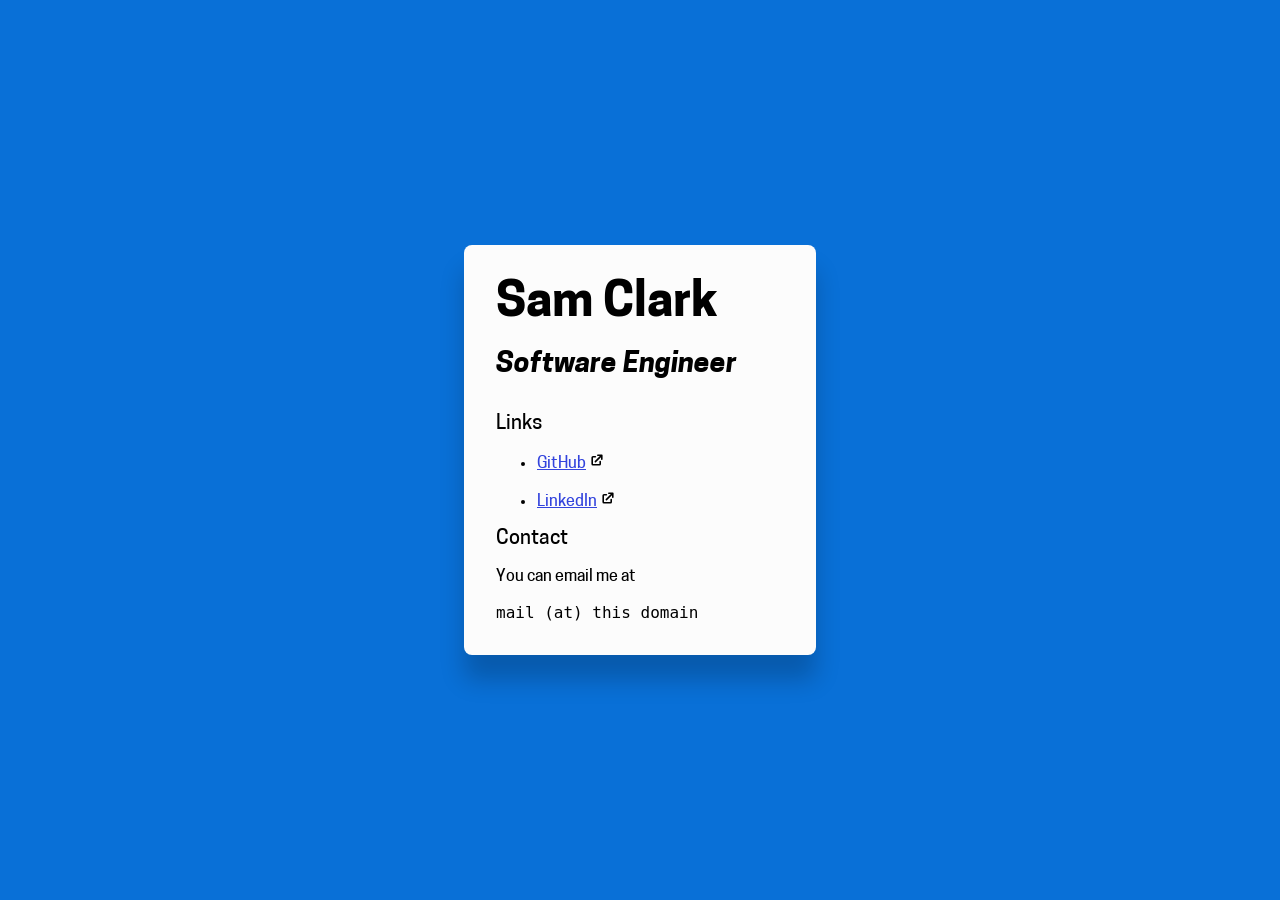
==== index.html @ 10118b07 "Tweak it a little" ====
<!DOCTYPE html>
<html lang="en">
<head>
    <meta charset="utf-8">
    <meta name="viewport" content="width=device-width, initial-scale=1.0,">
    <meta name="author" content="Sam Clark">
    <meta name="description" content="Homepage of Sam Clark's personal website">
    <meta name="referer" content="strict-origin-when-cross-origin">
    <meta name="theme-color" content="#0970D7">
    <meta name="color-scheme" content="light dark">
    <meta name="robots" content="index,nofollow">
    <link rel="stylesheet" href="normalize.css">
    <link rel="stylesheet" href="styles.css">
    <title>Home | Sam Clark</title>
</head>
<body>
    <main>
        <header>
            <h1>Sam Clark</h1>
            <h2>Software Engineer</h2>
        </header>
        <article>
            <section>
                <h3>Links</h3>
                <ul>
                    <li>
                        <a aria-label="Link to my GitHub page" href="https://github.com/samhclark">GitHub</a>
                    </li>
                    <li>
                        <a aria-label="Link to my LinkedIn page" href="https://linkedin.com/in/samhclark">LinkedIn</a>
                    </li>
                </ul>
            </section>
            <section>
                <h3>Contact</h3>
                <p>You can email me at
                    <pre>mail (at) this domain</pre>
                </p>
            </section>
        </article>
    </main>
</body>
</html>
---- styles.css ----
:root {
    --primary-light: #0970D7;
    --secondary-light: #fcfcfc;
    --text-light: #000000;
    --visited-light: #804180;
    --primary-dark: #1c1c1c;
    --secondary-dark: #282828;
    --text-dark: #ffffff;
    --visited-dark: #a5a5a5;
    --link: #3344dd;
    --focus: #ffdd00;
}

@font-face {
    font-family: "Cooper Hewitt";
    font-style: normal;
    font-weight: normal;
    font-stretch: normal;
    src: local('Cooper Hewitt'),
        url('fonts/CooperHewitt-Medium.woff2') format('woff2'),
        url('fonts/CooperHewitt-Medium.woff') format('woff');
    font-display: swap;
}

@font-face {
    font-family: "Cooper Hewitt";
    font-style: italic;
    font-weight: normal;
    font-stretch: normal;
    src: local('Cooper Hewitt Italic'),
        url('fonts/CooperHewitt-MediumItalic.woff2') format('woff2'),
        url('fonts/CooperHewitt-MediumItalic.woff') format('woff');
    font-display: swap;
}

@font-face {
    font-family: "Cooper Hewitt";
    font-style: normal;
    font-weight: bold;
    font-stretch: normal;
    src: local('Cooper Hewitt Bold'),
        url('fonts/CooperHewitt-Bold.woff2') format('woff2'),
        url('fonts/CooperHewitt-Bold.woff') format('woff');
    font-display: swap;
}

@font-face {
    font-family: "Cooper Hewitt";
    font-style: italic;
    font-weight: bold;
    font-stretch: normal;
    src: local('Cooper Hewitt Bold Italic'),
        url('fonts/CooperHewitt-BoldItalic.woff2') format('woff2'),
        url('fonts/CooperHewitt-BoldItalic.woff') format('woff');
    font-display: swap;
}

html, body {
    min-height: 100vh;
    max-width: 100%;
    overflow-x: hidden;
    background-color: var(--primary-light);
    font-family: "Cooper Hewitt", "Gill Sans", "Gill Sans MT", "Franklin Gothic Medium", "Franklin Gothic", "ITC Franklin Gothic", Helvetica, Arial, sans-serif;
}

@media screen and (prefers-color-scheme: dark) {
    html, body {
        background-color: var(--primary-dark);
    }
}

body {
    display: grid;
    place-items: center;

}
main {
    display: block;
    position: relative;
    margin: 1rem;
    padding: 1rem;
    background: var(--secondary-light);
    border-radius: 8px;
    box-shadow: 0 25px 25px rgba(0, 0, 0, 0.20);
}

@media screen and (prefers-color-scheme: dark) {
    main {
        background: var(--secondary-dark);
    }
}

@media screen and (min-width: 400px) {
    main {
        width: 320px;
    }
}

header {
    margin-bottom: 2rem;
}

h1 {
    font-style: normal;
    font-weight: bold;
    font-size: 3.0rem;
    margin: 1rem;
    color: var(--text-light);
}

h2 {
    font-style: italic;
    font-weight: bold;
    font-size: 1.75rem;
    margin: 1rem;
    color: var(--text-light);
}

h3 {
    font-style: normal;
    font-weight: normal;
    font-size: 1.25rem;
    margin: 1rem;
    color: var(--text-light);
}

li, p, pre {
    line-height: 1.25rem;
    font-size: 1.0rem;
    margin: 1rem;
    color: var(--text-light);
}

@media screen and (prefers-color-scheme: dark) {
    h1, h2, h3, li, p, pre {
        color: var(--text-dark);
    }
}

a {
    outline: none;
    text-decoration: underline;
    color: var(--link);
    padding: 2px 1px 0;
}

a:visited {
    color: var(--visited-light);
}

@media screen and (prefers-color-scheme: dark) {
    a {
        color: var(--text-dark);
    }

    a:visited {
        color: var(--visited-dark);
    }
}

a:focus, a:hover {
    font-weight: bold;
    color: var(--text-light);
    text-decoration: underline var(--text-light) solid 4px;
}

@media screen and (prefers-color-scheme: dark) {
    a:focus, a:hover {
        color: var(--text-dark);
        text-decoration: underline var(--text-dark) solid 4px;
    }
}

a:focus:not(:focus-visible) {
    font-weight: unset;
    color: unset;
    text-decoration: unset;
}

a:focus-visible {
    font-weight: bold;
    color: var(--text-light);
    background-color: var(--focus);
    outline: transparent solid 1px;
    text-decoration: underline var(--text-light) solid 4px;
}

@media screen and (prefers-color-scheme: dark) {
    a:focus-visible {
        color: var(--text-dark);
        background-color: unset;
        outline: var(--focus) solid 2px;
    }
}

a[href*="http"]:after {
    content: url(assets/external-link.svg);
    display: inline-block;
    margin-left: 0.2em;
    width: 1em;
    height: 1em;
}

@media screen and (prefers-color-scheme: dark) {
    a[href*="http"]:after {
        content: url(assets/external-link-white.svg);
    }
}
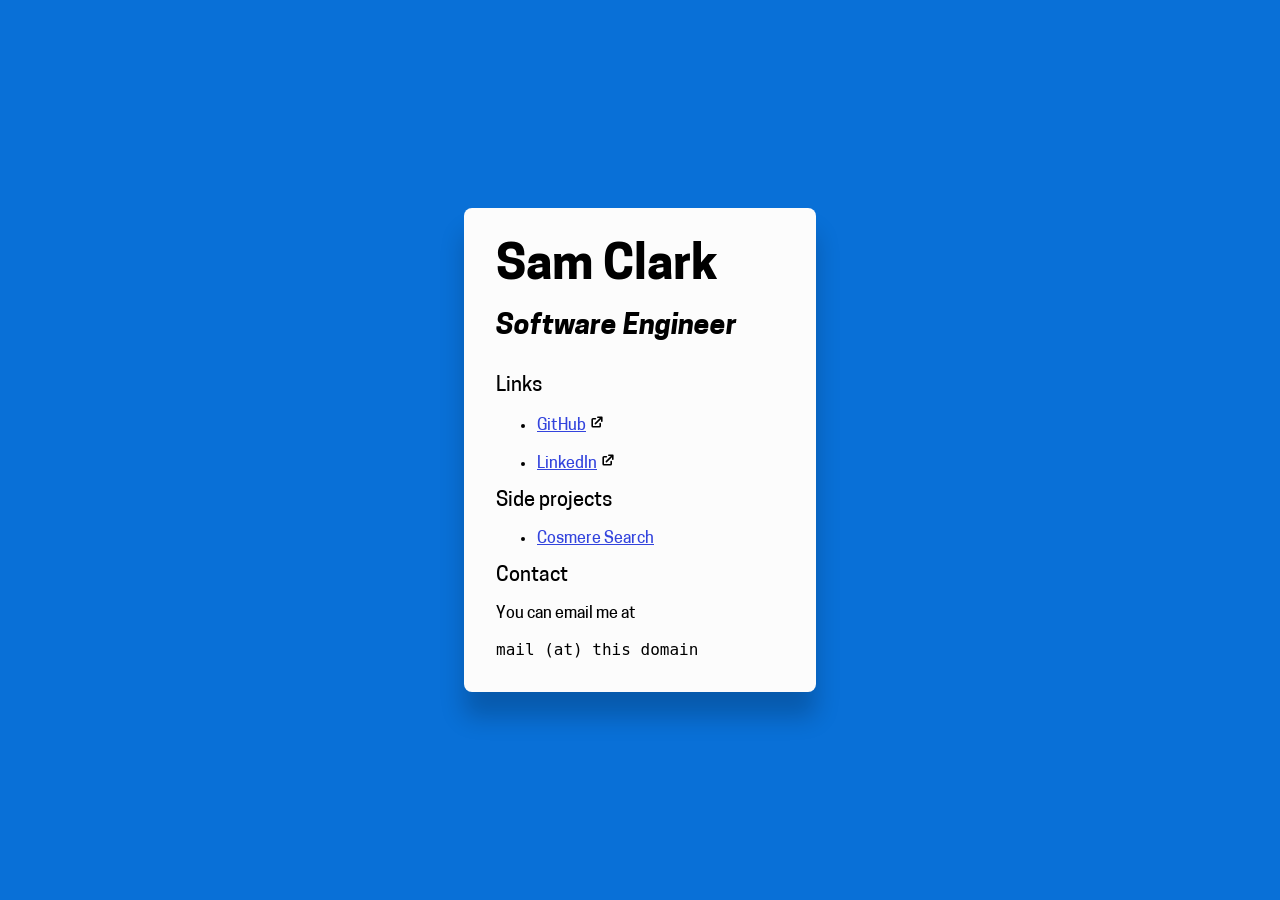
==== commit badaa46d: "Add link to my only side project" ====
--- a/index.html
+++ b/index.html
@@ -32,6 +32,14 @@
                 </ul>
             </section>
             <section>
+                <h3>Side projects</h3>
+                <ul>
+                    <li>
+                        <a aria-label="Link to Cosmere Search" hfref="https://csearch.samhclark.com">Cosmere Search</a>
+                    </li>
+                </ul>
+            </section>
+            <section>
                 <h3>Contact</h3>
                 <p>You can email me at
                     <pre>mail (at) this domain</pre>
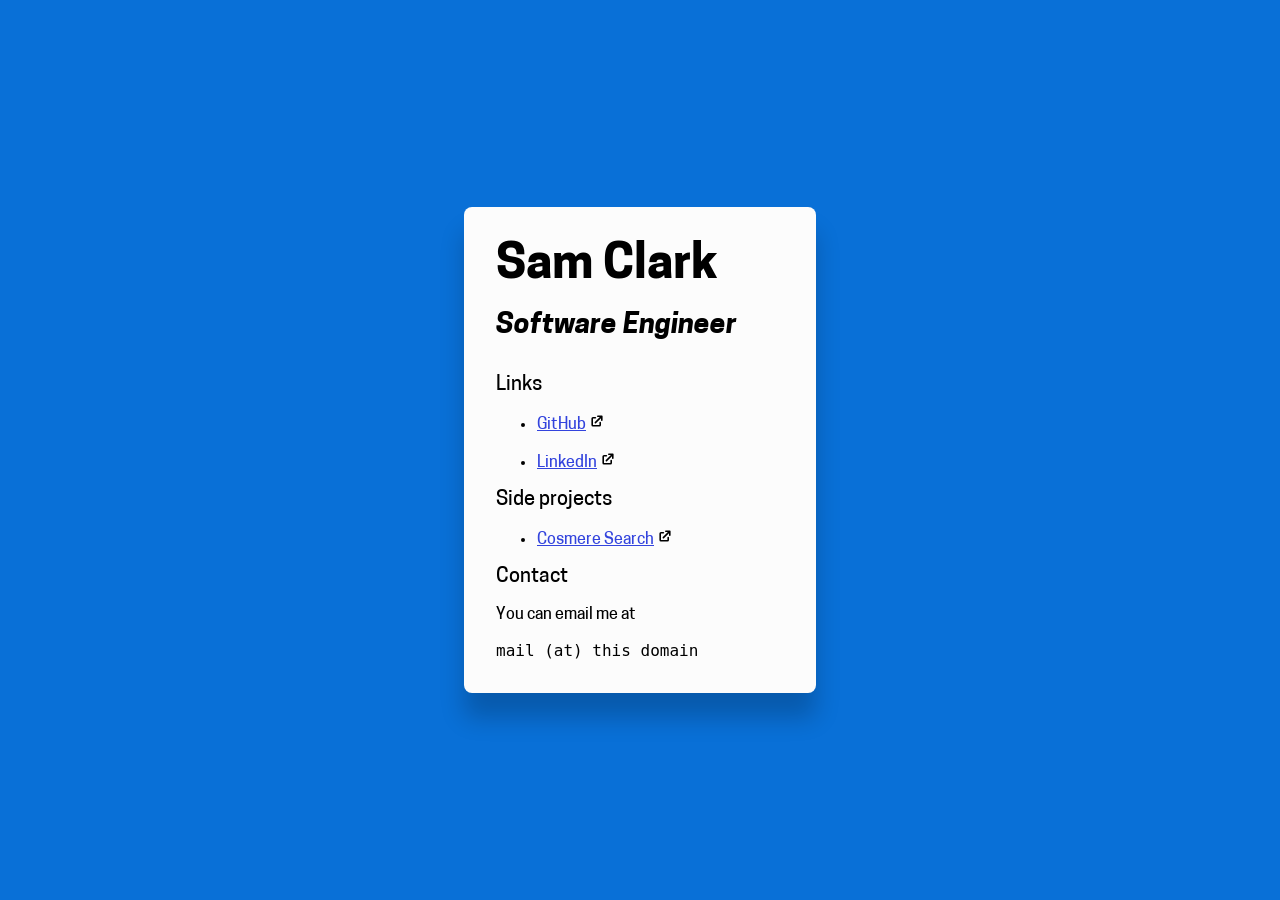
==== commit 2ebd454e: "Fix href typo" ====
--- a/index.html
+++ b/index.html
@@ -2,7 +2,7 @@
 <html lang="en">
 <head>
     <meta charset="utf-8">
-    <meta name="viewport" content="width=device-width, initial-scale=1.0,">
+    <meta name="viewport" content="width=device-width, initial-scale=1.0">
     <meta name="author" content="Sam Clark">
     <meta name="description" content="Homepage of Sam Clark's personal website">
     <meta name="referer" content="strict-origin-when-cross-origin">
@@ -35,7 +35,7 @@
                 <h3>Side projects</h3>
                 <ul>
                     <li>
-                        <a aria-label="Link to Cosmere Search" hfref="https://csearch.samhclark.com">Cosmere Search</a>
+                        <a aria-label="Link to Cosmere Search" href="https://csearch.samhclark.com">Cosmere Search</a>
                     </li>
                 </ul>
             </section>
@@ -48,4 +48,4 @@
         </article>
     </main>
 </body>
-</html>+</html>
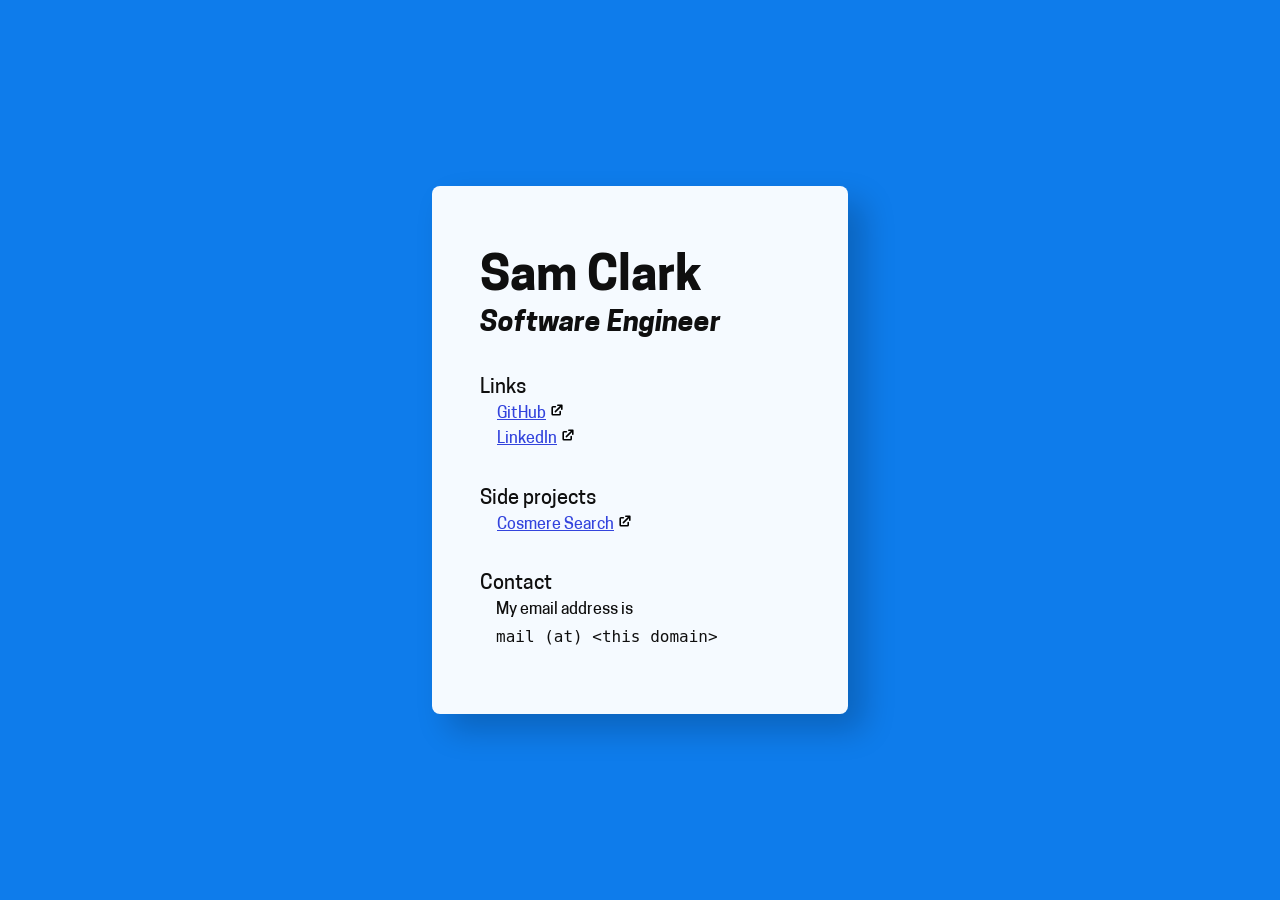
==== commit 4078884d: "Update colors and styles" ====
--- a/index.html
+++ b/index.html
@@ -6,7 +6,7 @@
     <meta name="author" content="Sam Clark">
     <meta name="description" content="Homepage of Sam Clark's personal website">
     <meta name="referer" content="strict-origin-when-cross-origin">
-    <meta name="theme-color" content="#0970D7">
+    <meta name="theme-color" content="#0e7ceb">
     <meta name="color-scheme" content="light dark">
     <meta name="robots" content="index,nofollow">
     <link rel="stylesheet" href="normalize.css">
@@ -41,8 +41,8 @@
             </section>
             <section>
                 <h3>Contact</h3>
-                <p>You can email me at
-                    <pre>mail (at) this domain</pre>
+                <p>My email address is 
+                    <pre>mail (at) &lt;this domain&gt;</pre>
                 </p>
             </section>
         </article>
--- a/styles.css
+++ b/styles.css
@@ -1,11 +1,11 @@
 :root {
-    --primary-light: #0970D7;
-    --secondary-light: #fcfcfc;
-    --text-light: #000000;
+    --primary-light: #0e7ceb;
+    --secondary-light: #f5faff;
+    --text-light: #0F0F0F;
     --visited-light: #804180;
-    --primary-dark: #1c1c1c;
-    --secondary-dark: #282828;
-    --text-dark: #ffffff;
+    --primary-dark: #141517;
+    --secondary-dark: #292C30;
+    --text-dark: #f5f5f5;
     --visited-dark: #a5a5a5;
     --link: #3344dd;
     --focus: #ffdd00;
@@ -74,14 +74,19 @@
     place-items: center;
 
 }
+
 main {
     display: block;
     position: relative;
     margin: 1rem;
-    padding: 1rem;
+    padding: 3rem;
     background: var(--secondary-light);
     border-radius: 8px;
-    box-shadow: 0 25px 25px rgba(0, 0, 0, 0.20);
+    box-shadow: 16px 16px 32px rgba(0, 0, 0, 0.20);
+}
+
+section {
+    padding: 1em 0;
 }
 
 @media screen and (prefers-color-scheme: dark) {
@@ -97,14 +102,15 @@
 }
 
 header {
-    margin-bottom: 2rem;
+    padding: 1rem 0;
 }
 
 h1 {
     font-style: normal;
     font-weight: bold;
     font-size: 3.0rem;
-    margin: 1rem;
+    line-height: 1.2em;
+    margin: 0;
     color: var(--text-light);
 }
 
@@ -112,7 +118,8 @@
     font-style: italic;
     font-weight: bold;
     font-size: 1.75rem;
-    margin: 1rem;
+    line-height: 1.2em;
+    margin: 0;
     color: var(--text-light);
 }
 
@@ -120,15 +127,29 @@
     font-style: normal;
     font-weight: normal;
     font-size: 1.25rem;
-    margin: 1rem;
-    color: var(--text-light);
+    line-height: 1.4em;
+    margin: 0;
+    color: var(--text-light);
+}
+
+ul {
+    margin: 0;
+    padding-left: 1em;
 }
 
 li, p, pre {
-    line-height: 1.25rem;
+    line-height: 1.6em;
     font-size: 1.0rem;
-    margin: 1rem;
-    color: var(--text-light);
+    margin: 0;
+    color: var(--text-light);
+}
+
+p, pre {
+    padding-left: 1em;
+}
+
+li {
+    list-style: none;
 }
 
 @media screen and (prefers-color-scheme: dark) {
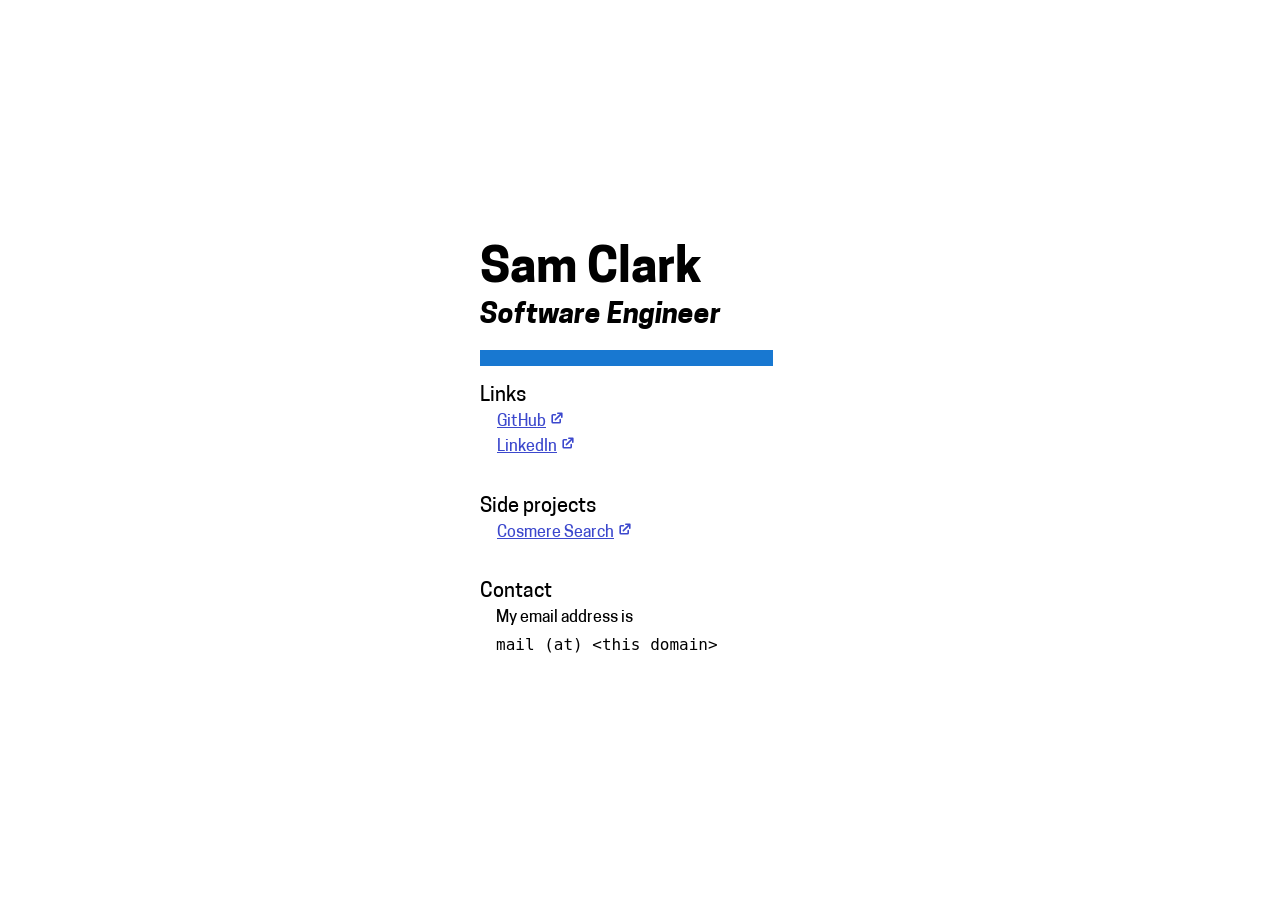
==== commit df2b93bf: "New colors and remove dark mode" ====
--- a/index.html
+++ b/index.html
@@ -6,7 +6,7 @@
     <meta name="author" content="Sam Clark">
     <meta name="description" content="Homepage of Sam Clark's personal website">
     <meta name="referer" content="strict-origin-when-cross-origin">
-    <meta name="theme-color" content="#0e7ceb">
+    <meta name="theme-color" content="#1878D1">
     <meta name="color-scheme" content="light dark">
     <meta name="robots" content="index,nofollow">
     <link rel="stylesheet" href="normalize.css">
@@ -19,6 +19,7 @@
             <h1>Sam Clark</h1>
             <h2>Software Engineer</h2>
         </header>
+        <div class="horizontal-line"></div>
         <article>
             <section>
                 <h3>Links</h3>
--- a/styles.css
+++ b/styles.css
@@ -1,14 +1,26 @@
 :root {
-    --primary-light: #0e7ceb;
-    --secondary-light: #f5faff;
-    --text-light: #0F0F0F;
-    --visited-light: #804180;
-    --primary-dark: #141517;
-    --secondary-dark: #292C30;
-    --text-dark: #f5f5f5;
-    --visited-dark: #a5a5a5;
-    --link: #3344dd;
-    --focus: #ffdd00;
+    --gray-900: #000000;
+    --gray-800: #2A2A2A;
+    --gray-700: #5B5B5B;
+    --gray-600: #8B8B8B;
+    --gray-500: #B5B5B5;
+    --gray-400: #D6D6D6;
+    --gray-300: #EDEDED;
+    --gray-200: #FBFBFB;
+    --gray-100: #FFFFFF;
+
+    --primary-900: #07223C;
+    --primary-700: #104D87;
+    --primary-500: #1878D1;
+    --primary-300: #84BCF1;
+    --primary-100: #EDF5FD;
+
+    --background: var(--gray-100);
+    --text: var(--gray-900);    
+
+    --link: #3C48CD;
+    --visited: #911BB1;
+    --focus: #D16F19;
 }
 
 @font-face {
@@ -59,14 +71,9 @@
     min-height: 100vh;
     max-width: 100%;
     overflow-x: hidden;
-    background-color: var(--primary-light);
+    color: var(--text);
+    background-color: var(--background);
     font-family: "Cooper Hewitt", "Gill Sans", "Gill Sans MT", "Franklin Gothic Medium", "Franklin Gothic", "ITC Franklin Gothic", Helvetica, Arial, sans-serif;
-}
-
-@media screen and (prefers-color-scheme: dark) {
-    html, body {
-        background-color: var(--primary-dark);
-    }
 }
 
 body {
@@ -80,19 +87,10 @@
     position: relative;
     margin: 1rem;
     padding: 3rem;
-    background: var(--secondary-light);
-    border-radius: 8px;
-    box-shadow: 16px 16px 32px rgba(0, 0, 0, 0.20);
 }
 
 section {
     padding: 1em 0;
-}
-
-@media screen and (prefers-color-scheme: dark) {
-    main {
-        background: var(--secondary-dark);
-    }
 }
 
 @media screen and (min-width: 400px) {
@@ -111,7 +109,6 @@
     font-size: 3.0rem;
     line-height: 1.2em;
     margin: 0;
-    color: var(--text-light);
 }
 
 h2 {
@@ -120,7 +117,6 @@
     font-size: 1.75rem;
     line-height: 1.2em;
     margin: 0;
-    color: var(--text-light);
 }
 
 h3 {
@@ -129,7 +125,6 @@
     font-size: 1.25rem;
     line-height: 1.4em;
     margin: 0;
-    color: var(--text-light);
 }
 
 ul {
@@ -141,7 +136,6 @@
     line-height: 1.6em;
     font-size: 1.0rem;
     margin: 0;
-    color: var(--text-light);
 }
 
 p, pre {
@@ -152,12 +146,6 @@
     list-style: none;
 }
 
-@media screen and (prefers-color-scheme: dark) {
-    h1, h2, h3, li, p, pre {
-        color: var(--text-dark);
-    }
-}
-
 a {
     outline: none;
     text-decoration: underline;
@@ -166,55 +154,26 @@
 }
 
 a:visited {
-    color: var(--visited-light);
-}
-
-@media screen and (prefers-color-scheme: dark) {
-    a {
-        color: var(--text-dark);
-    }
-
-    a:visited {
-        color: var(--visited-dark);
-    }
+    color: var(--visited);
 }
 
 a:focus, a:hover {
-    font-weight: bold;
-    color: var(--text-light);
-    text-decoration: underline var(--text-light) solid 4px;
-}
-
-@media screen and (prefers-color-scheme: dark) {
-    a:focus, a:hover {
-        color: var(--text-dark);
-        text-decoration: underline var(--text-dark) solid 4px;
-    }
+    color: var(--primary-500);
+    text-decoration: underline var(--primary-500) solid 3px;
 }
 
 a:focus:not(:focus-visible) {
-    font-weight: unset;
     color: unset;
     text-decoration: unset;
 }
 
 a:focus-visible {
-    font-weight: bold;
-    color: var(--text-light);
-    background-color: var(--focus);
-    outline: transparent solid 1px;
-    text-decoration: underline var(--text-light) solid 4px;
+    color: var(--text);
+    outline: var(--focus) solid 4px;
+    text-decoration: none;
 }
 
-@media screen and (prefers-color-scheme: dark) {
-    a:focus-visible {
-        color: var(--text-dark);
-        background-color: unset;
-        outline: var(--focus) solid 2px;
-    }
-}
-
-a[href*="http"]:after {
+a[href*="http"]::after {
     content: url(assets/external-link.svg);
     display: inline-block;
     margin-left: 0.2em;
@@ -222,8 +181,8 @@
     height: 1em;
 }
 
-@media screen and (prefers-color-scheme: dark) {
-    a[href*="http"]:after {
-        content: url(assets/external-link-white.svg);
-    }
+.horizontal-line {
+    background-color: var(--primary-500);
+    width: 91.6%;
+    height: 16px;
 }
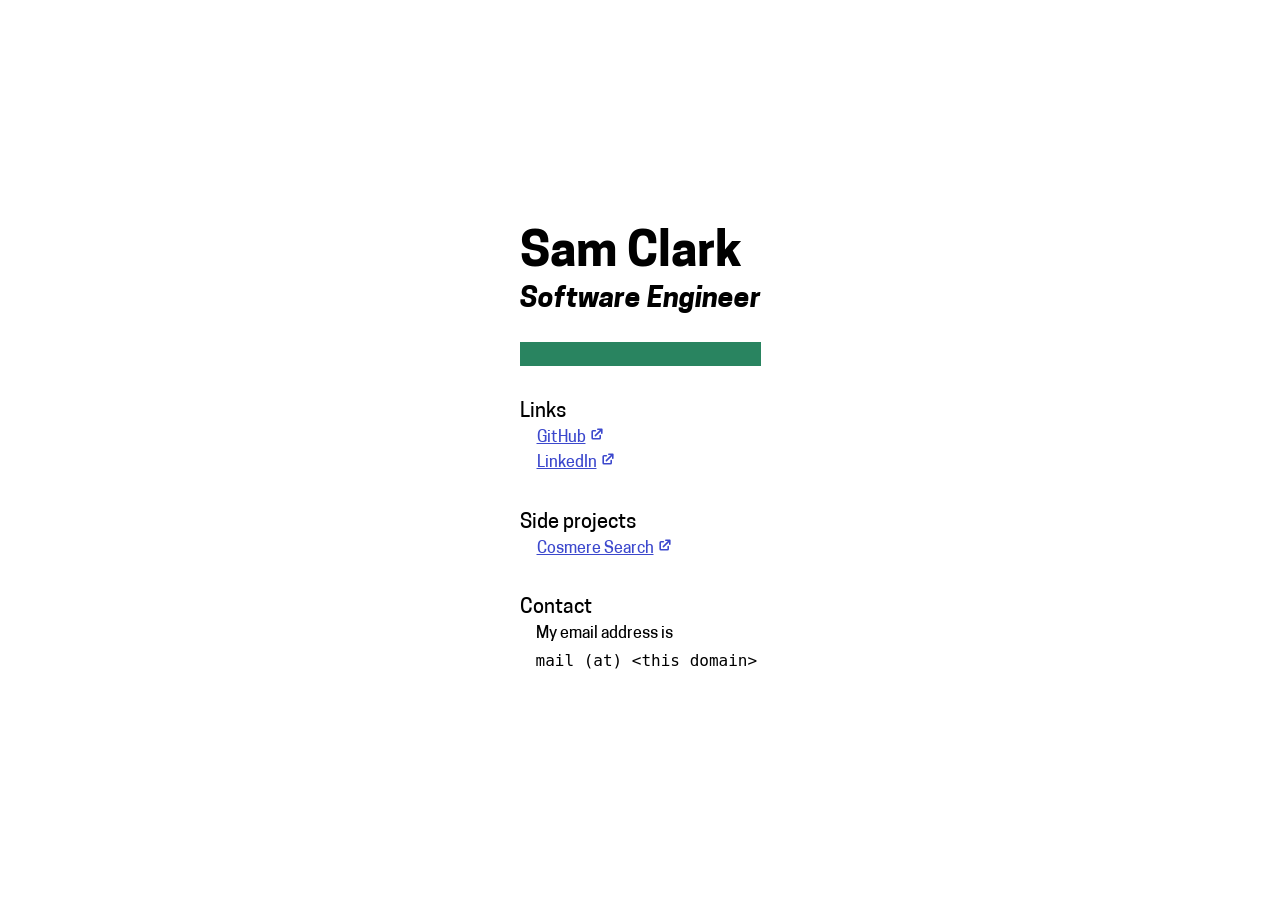
==== commit 21b72191: "Swap colors one last time" ====
--- a/index.html
+++ b/index.html
@@ -6,7 +6,7 @@
     <meta name="author" content="Sam Clark">
     <meta name="description" content="Homepage of Sam Clark's personal website">
     <meta name="referer" content="strict-origin-when-cross-origin">
-    <meta name="theme-color" content="#1878D1">
+    <meta name="theme-color" content="#298460">
     <meta name="color-scheme" content="light dark">
     <meta name="robots" content="index,nofollow">
     <link rel="stylesheet" href="normalize.css">
--- a/styles.css
+++ b/styles.css
@@ -9,11 +9,11 @@
     --gray-200: #FBFBFB;
     --gray-100: #FFFFFF;
 
-    --primary-900: #07223C;
-    --primary-700: #104D87;
-    --primary-500: #1878D1;
-    --primary-300: #84BCF1;
-    --primary-100: #EDF5FD;
+    --primary-900: #091C15;
+    --primary-700: #174C37;
+    --primary-500: #298460;
+    --primary-300: #7ED7B4;
+    --primary-100: #EDF9F4;
 
     --background: var(--gray-100);
     --text: var(--gray-900);    
@@ -70,7 +70,7 @@
 html, body {
     min-height: 100vh;
     max-width: 100%;
-    overflow-x: hidden;
+    /* overflow-x: auto; */
     color: var(--text);
     background-color: var(--background);
     font-family: "Cooper Hewitt", "Gill Sans", "Gill Sans MT", "Franklin Gothic Medium", "Franklin Gothic", "ITC Franklin Gothic", Helvetica, Arial, sans-serif;
@@ -79,24 +79,17 @@
 body {
     display: grid;
     place-items: center;
-
 }
 
 main {
     display: block;
     position: relative;
-    margin: 1rem;
-    padding: 3rem;
+    padding: 1rem;
+    max-width: fit-content;
 }
 
 section {
     padding: 1em 0;
-}
-
-@media screen and (min-width: 400px) {
-    main {
-        width: 320px;
-    }
 }
 
 header {
@@ -142,6 +135,10 @@
     padding-left: 1em;
 }
 
+pre {
+    white-space: normal;
+}
+
 li {
     list-style: none;
 }
@@ -183,6 +180,8 @@
 
 .horizontal-line {
     background-color: var(--primary-500);
-    width: 91.6%;
-    height: 16px;
+    width: 100%;
+    height: 24px;
+    margin-top: 0.5rem;
+    margin-bottom: 1rem;
 }
